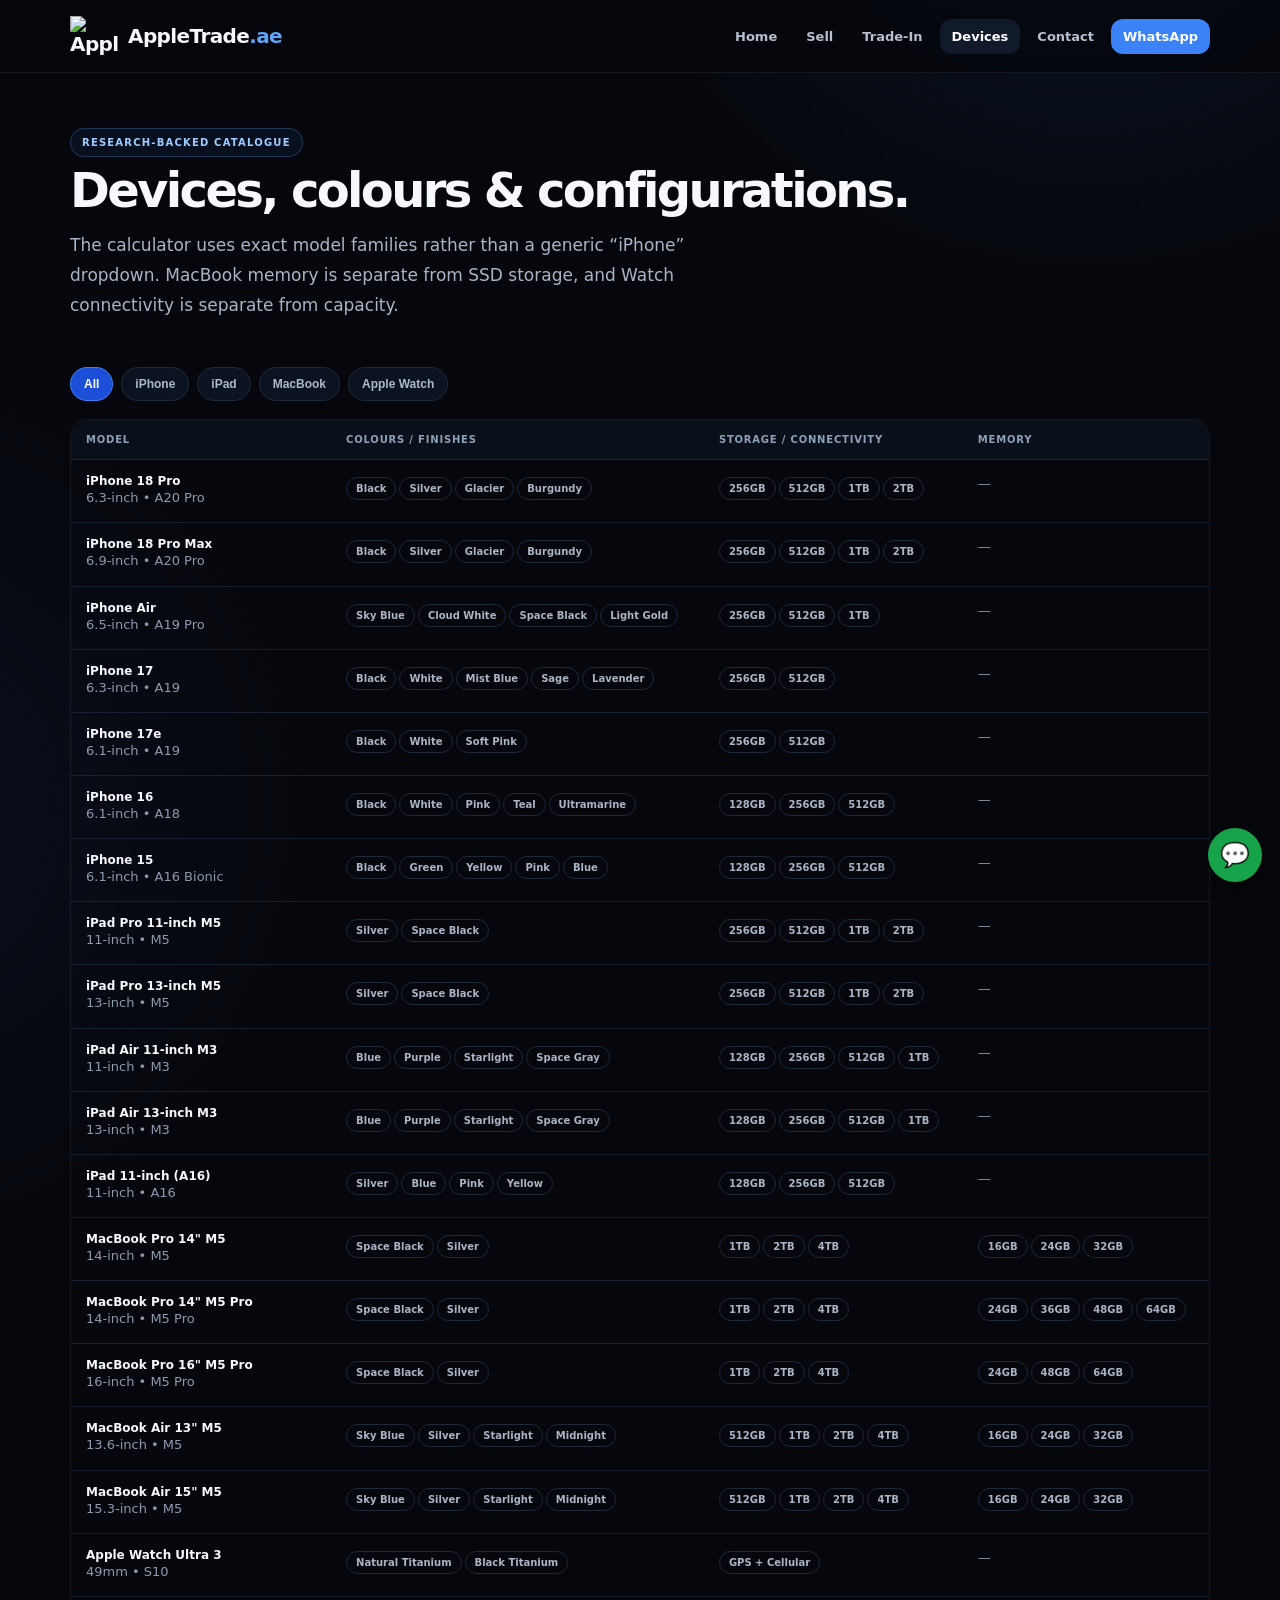
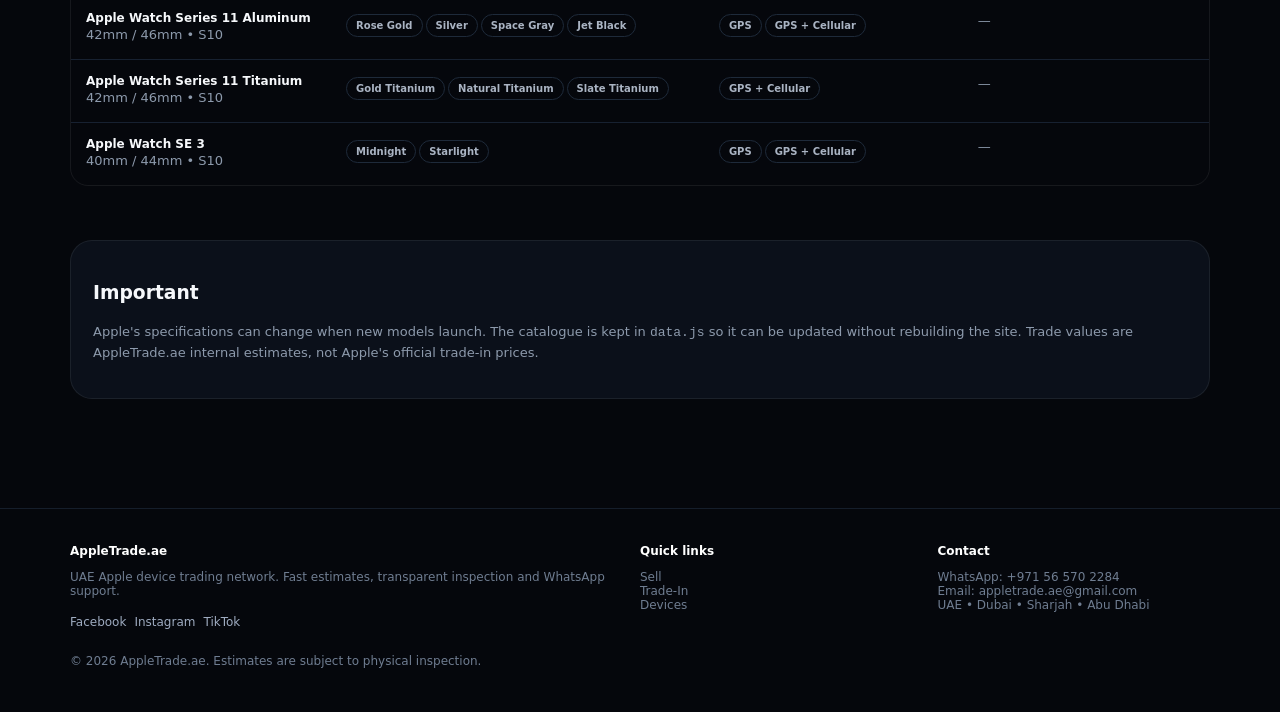
==== devices.html @ d73e8c40 "Add files via upload" ====
<!doctype html><html lang="en"><head><meta charset="utf-8"><meta name="viewport" content="width=device-width,initial-scale=1"><link rel="stylesheet" href="styles.css"><script src="data.js"></script><script src="common.js"></script></head><body><script>
let current='all';
function renderDevices(){const models=current==='all'?allModels():CATALOG[current].models.map(m=>({...m,category:current}));document.getElementById('deviceTable').innerHTML=models.map(m=>`<tr><td><strong>${m.name}</strong><br><span class="muted">${m.display} • ${m.chip}</span></td><td>${m.colors.map(c=>`<span class="pill">${c}</span>`).join('')}</td><td>${m.storage.map(s=>`<span class="pill">${s}</span>`).join('')}</td><td>${m.memory?m.memory.map(x=>`<span class="pill">${x}</span>`).join(''):'<span class="muted">—</span>'}</td></tr>`).join('')}
function setFilter(cat,btn){current=cat;document.querySelectorAll('.filter').forEach(x=>x.classList.remove('active'));btn.classList.add('active');renderDevices()}
shell('devices','AppleTrade.ae — Device Catalogue',`<main class="container"><section class="page-title"><div class="eyebrow">Research-backed catalogue</div><h1>Devices, colours & configurations.</h1><p class="lead">The calculator uses exact model families rather than a generic “iPhone” dropdown. MacBook memory is separate from SSD storage, and Watch connectivity is separate from capacity.</p></section><div class="filters"><button class="filter active" onclick="setFilter('all',this)">All</button><button class="filter" onclick="setFilter('iphone',this)">iPhone</button><button class="filter" onclick="setFilter('ipad',this)">iPad</button><button class="filter" onclick="setFilter('macbook',this)">MacBook</button><button class="filter" onclick="setFilter('watch',this)">Apple Watch</button></div><div class="table-wrap"><table class="table"><thead><tr><th>Model</th><th>Colours / finishes</th><th>Storage / connectivity</th><th>Memory</th></tr></thead><tbody id="deviceTable"></tbody></table></div><section class="section"><div class="card"><h3>Important</h3><p class="muted">Apple's specifications can change when new models launch. The catalogue is kept in <code>data.js</code> so it can be updated without rebuilding the site. Trade values are AppleTrade.ae internal estimates, not Apple's official trade-in prices.</p></div></section></main>`);renderDevices();
</script></body></html>
---- styles.css ----
:root{--bg:#05070c;--panel:#0c131f;--line:#1e2a3a;--text:#f6f8fb;--muted:#8d9aac;--blue:#3b82f6;--blue2:#60a5fa;--green:#22c55e;--max:1180px}
*{box-sizing:border-box}html{scroll-behavior:smooth}body{margin:0;background:radial-gradient(circle at 85% -10%,rgba(59,130,246,.15),transparent 32rem),radial-gradient(circle at -10% 35%,rgba(99,102,241,.08),transparent 28rem),var(--bg);color:var(--text);font-family:Inter,ui-sans-serif,system-ui,-apple-system,BlinkMacSystemFont,"Segoe UI",sans-serif}a{color:inherit;text-decoration:none}
.container{max-width:var(--max);margin:auto;padding:0 20px}.nav{position:sticky;top:0;z-index:100;background:rgba(5,7,12,.8);backdrop-filter:blur(18px);border-bottom:1px solid rgba(255,255,255,.07)}.nav-in{height:72px;display:flex;align-items:center;justify-content:space-between;gap:18px}.brand{display:flex;align-items:center;gap:10px;font-weight:900;font-size:20px;letter-spacing:-.03em}.brand img{width:48px;height:40px;object-fit:contain}.brand>span>span{color:var(--blue2)}.navlinks{display:flex;gap:5px;align-items:center}.navlinks a{padding:10px 12px;color:#b7c0ce;font-size:13px;font-weight:750;border-radius:12px}.navlinks a:hover,.navlinks a.active{background:#111a29;color:#fff}.nav-cta{background:var(--blue)!important;color:#fff!important}.menu{display:none;background:none;border:1px solid var(--line);color:#fff;border-radius:11px;padding:9px 11px}
.hero{padding:76px 0 42px}.hero-grid{display:grid;grid-template-columns:1.12fr .88fr;gap:30px;align-items:center}.eyebrow{display:inline-flex;gap:8px;align-items:center;border:1px solid rgba(96,165,250,.25);background:rgba(59,130,246,.08);color:#9ecbff;padding:8px 11px;border-radius:999px;font-size:10px;font-weight:900;text-transform:uppercase;letter-spacing:.12em}.dot{width:7px;height:7px;background:var(--green);border-radius:50%;box-shadow:0 0 12px var(--green)}h1{font-size:clamp(42px,6vw,72px);line-height:.98;letter-spacing:-.055em;margin:18px 0}h1 em{font-style:normal;color:transparent;background:linear-gradient(90deg,#60a5fa,#a78bfa);-webkit-background-clip:text;background-clip:text}.lead{font-size:17px;line-height:1.75;color:#aab4c3;max-width:680px}.actions{display:flex;gap:12px;flex-wrap:wrap;margin-top:28px}.btn{border:0;border-radius:14px;padding:13px 17px;font-weight:850;font-size:13px;cursor:pointer;display:inline-flex;align-items:center;justify-content:center;gap:8px}.btn-primary{background:var(--blue);color:#fff}.btn-primary:hover{background:#2563eb}.btn-secondary{background:#111827;border:1px solid var(--line);color:#fff}
.hero-card{min-height:370px;border:1px solid rgba(255,255,255,.08);border-radius:30px;background:linear-gradient(145deg,#101b2d,#070a10);position:relative;overflow:hidden;padding:28px;display:flex;align-items:flex-end}.hero-card:before{content:"";position:absolute;width:300px;height:300px;background:rgba(59,130,246,.18);filter:blur(55px);right:-70px;top:-70px;border-radius:50%}.logo-large{width:90%;max-width:450px;position:absolute;left:5%;top:22%;opacity:.96}.hero-card-bottom{position:relative;z-index:2;display:grid;grid-template-columns:repeat(3,1fr);gap:8px;width:100%}.mini{background:rgba(5,7,12,.75);border:1px solid rgba(255,255,255,.07);padding:13px;border-radius:15px}.mini b{display:block;font-size:14px}.mini small{color:#7f8b9d;font-size:10px}
.section{padding:54px 0}.section-head{display:flex;align-items:end;justify-content:space-between;gap:20px;margin-bottom:22px}.section-head h2{margin:0;font-size:30px;letter-spacing:-.035em}.section-head p{color:var(--muted);margin:7px 0 0;max-width:650px;line-height:1.6}.grid4{display:grid;grid-template-columns:repeat(4,1fr);gap:14px}.grid3{display:grid;grid-template-columns:repeat(3,1fr);gap:16px}.grid2{display:grid;grid-template-columns:repeat(2,1fr);gap:16px}.card{background:rgba(13,19,30,.8);border:1px solid rgba(255,255,255,.07);border-radius:22px;padding:22px}.device-card{min-height:170px;transition:.2s}.device-card:hover{transform:translateY(-4px);border-color:rgba(59,130,246,.45)}.icon{font-size:38px;margin-bottom:14px}.device-card h3{margin:0 0 7px}.muted{color:var(--muted);line-height:1.55;font-size:13px}.pill{display:inline-block;border:1px solid var(--line);border-radius:999px;padding:5px 9px;color:#aab4c3;font-size:10px;font-weight:800;margin:3px 3px 0 0}.stepnum{width:31px;height:31px;border-radius:10px;background:rgba(59,130,246,.15);border:1px solid rgba(59,130,246,.3);display:grid;place-items:center;color:#93c5fd;font-weight:900;margin-bottom:15px}.band{padding:25px;border-radius:24px;border:1px solid rgba(59,130,246,.2);background:linear-gradient(120deg,rgba(30,64,175,.22),rgba(17,24,39,.5));display:flex;align-items:center;justify-content:space-between;gap:20px}.band h3{margin:0 0 7px}.band p{margin:0;color:#aab4c3;font-size:13px}
.page-title{padding:55px 0 30px}.page-title h1{font-size:48px;margin:10px 0}.page-title p{max-width:700px}.filters{display:flex;gap:8px;flex-wrap:wrap;margin-bottom:18px}.filter{border:1px solid var(--line);background:#0c1320;color:#aeb9c8;border-radius:999px;padding:9px 13px;font-weight:800;font-size:12px;cursor:pointer}.filter.active{background:#1d4ed8;border-color:#3b82f6;color:#fff}
.table-wrap{overflow:auto;border:1px solid rgba(255,255,255,.07);border-radius:18px}.table{width:100%;border-collapse:collapse;min-width:760px}.table th,.table td{text-align:left;padding:14px 15px;border-bottom:1px solid #172131;font-size:12px;vertical-align:top}.table th{color:#8ea0b5;text-transform:uppercase;letter-spacing:.08em;font-size:10px;background:#0a101a}.table tr:last-child td{border-bottom:0}
.calc{display:grid;grid-template-columns:1.35fr .65fr;gap:18px;align-items:start}.form{display:grid;gap:15px}.field label{display:block;color:#a8b3c2;text-transform:uppercase;letter-spacing:.08em;font-size:10px;font-weight:900;margin-bottom:7px}.select,.input{width:100%;padding:13px 14px;background:#080d15;color:#fff;border:1px solid #253247;border-radius:13px;outline:none}.select:focus,.input:focus{border-color:#3b82f6}.quote{position:sticky;top:94px;background:linear-gradient(160deg,#0f1b30,#0a0f18);border:1px solid rgba(59,130,246,.25);border-top:2px solid #3b82f6;border-radius:22px;padding:25px;text-align:center}.quote .amount{font-size:42px;font-weight:950;letter-spacing:-.05em;margin:8px 0}.quote .currency{color:#9aa7b7;font-weight:800}.whatsapp{background:#16a34a;color:#fff;width:100%;border:0;border-radius:13px;padding:14px;font-weight:900;cursor:pointer}.notice{font-size:11px;color:#66758a;line-height:1.55;margin-top:12px}.condition-grid{display:grid;grid-template-columns:repeat(4,1fr);gap:10px}.condition{padding:14px;border:1px solid var(--line);border-radius:15px;background:#0b121e;color:#fff;cursor:pointer;text-align:left}.condition.active{border-color:#3b82f6;background:rgba(37,99,235,.12)}.condition b{font-size:12px}.condition small{display:block;color:#738196;margin-top:4px;line-height:1.4}.color-row{display:flex;flex-wrap:wrap;gap:8px}.color{border:1px solid #334155;background:#0d1521;color:#dbe5f0;border-radius:999px;padding:8px 11px;font-size:11px;font-weight:800;cursor:pointer}.color.active{border-color:#60a5fa;box-shadow:0 0 0 2px rgba(59,130,246,.15)}.color-dot{display:inline-block;width:10px;height:10px;border-radius:50%;margin-right:6px;border:1px solid rgba(255,255,255,.35);vertical-align:-1px}.footer{border-top:1px solid #151e2b;margin-top:55px;padding:35px 0 45px;color:#6f7d91;font-size:12px}.footer-grid{display:grid;grid-template-columns:2fr 1fr 1fr;gap:25px}.footer strong{color:#fff}.social a{display:inline-block;margin:5px 8px 0 0;color:#9eabc0}.float-wa{position:fixed;right:18px;bottom:18px;width:54px;height:54px;border-radius:50%;background:#16a34a;display:grid;place-items:center;font-size:24px;box-shadow:0 15px 30px rgba(0,0,0,.35);z-index:90}
@media(max-width:900px){.hero-grid,.calc{grid-template-columns:1fr}.grid4{grid-template-columns:repeat(2,1fr)}.grid3{grid-template-columns:1fr 1fr}.quote{position:static}.navlinks{display:none}.menu{display:block}.navlinks.open{display:flex;position:absolute;top:72px;left:0;right:0;background:#070b12;border-bottom:1px solid var(--line);padding:10px 20px;flex-direction:column;align-items:stretch}.navlinks.open a{text-align:center}}
@media(max-width:620px){.grid4,.grid3,.grid2,.condition-grid{grid-template-columns:1fr}.hero{padding-top:50px}.hero-card{min-height:310px}.hero-card-bottom{grid-template-columns:1fr}.logo-large{top:17%;width:95%}.page-title h1{font-size:40px}.band{align-items:flex-start;flex-direction:column}.footer-grid{grid-template-columns:1fr}.nav-in{height:64px}}

.inspect-group{border-top:1px solid #172131;padding-top:17px;margin-top:4px}.inspect-group h4{margin:0 0 10px;font-size:11px;text-transform:uppercase;letter-spacing:.08em;color:#9eacc0}.inspect-grid{display:grid;grid-template-columns:repeat(2,1fr);gap:8px}.check{display:flex;gap:10px;align-items:flex-start;padding:11px;border:1px solid #1d2939;background:#090f18;border-radius:13px;cursor:pointer}.check:hover{border-color:#30425b}.check input{margin-top:3px;accent-color:#3b82f6}.check b{display:block;font-size:11px;line-height:1.35}.check small{display:block;color:#6f7f94;margin-top:3px;font-size:10px}.check.danger{border-color:#4a2528}.check.danger input{accent-color:#ef4444}.summary-box{display:grid;grid-template-columns:1fr 1fr;gap:8px;text-align:left;margin:16px 0}.summary-box>div{background:#080e17;border:1px solid #172131;border-radius:12px;padding:10px}.summary-box small{display:block;color:#718095;font-size:9px;text-transform:uppercase;letter-spacing:.07em}.summary-box b{font-size:12px}@media(max-width:620px){.inspect-grid{grid-template-columns:1fr}}

/* Advanced inspection controls */
.inspection-grid{display:grid;grid-template-columns:repeat(2,1fr);gap:13px}.check-group{border:1px solid var(--line);border-radius:16px;padding:14px;background:#090f18}.check-group label{display:block;color:#a8b3c2;text-transform:uppercase;letter-spacing:.07em;font-size:9px;font-weight:900;margin-bottom:7px}.check-group select{width:100%;padding:11px 12px;background:#070c13;color:#fff;border:1px solid #253247;border-radius:11px}.breakdown{display:grid;gap:7px;text-align:left;margin:18px 0}.breakdown-row{display:flex;justify-content:space-between;gap:10px;color:#98a5b6;font-size:11px}.breakdown-row b{color:#fff}.breakdown-row.total{border-top:1px solid #243144;padding-top:10px;margin-top:3px;font-size:12px}.red{color:#fca5a5!important}.green{color:#86efac!important}.warn{border:1px solid rgba(245,158,11,.22);background:rgba(245,158,11,.07);color:#fcd34d;border-radius:13px;padding:11px;font-size:11px;line-height:1.5}.reject{border:1px solid rgba(239,68,68,.3);background:rgba(127,29,29,.14);color:#fca5a5;border-radius:13px;padding:12px;font-size:11px;line-height:1.5}.small-note{font-size:10px;color:#64748b;line-height:1.5;margin-top:7px}@media(max-width:620px){.inspection-grid{grid-template-columns:1fr}}
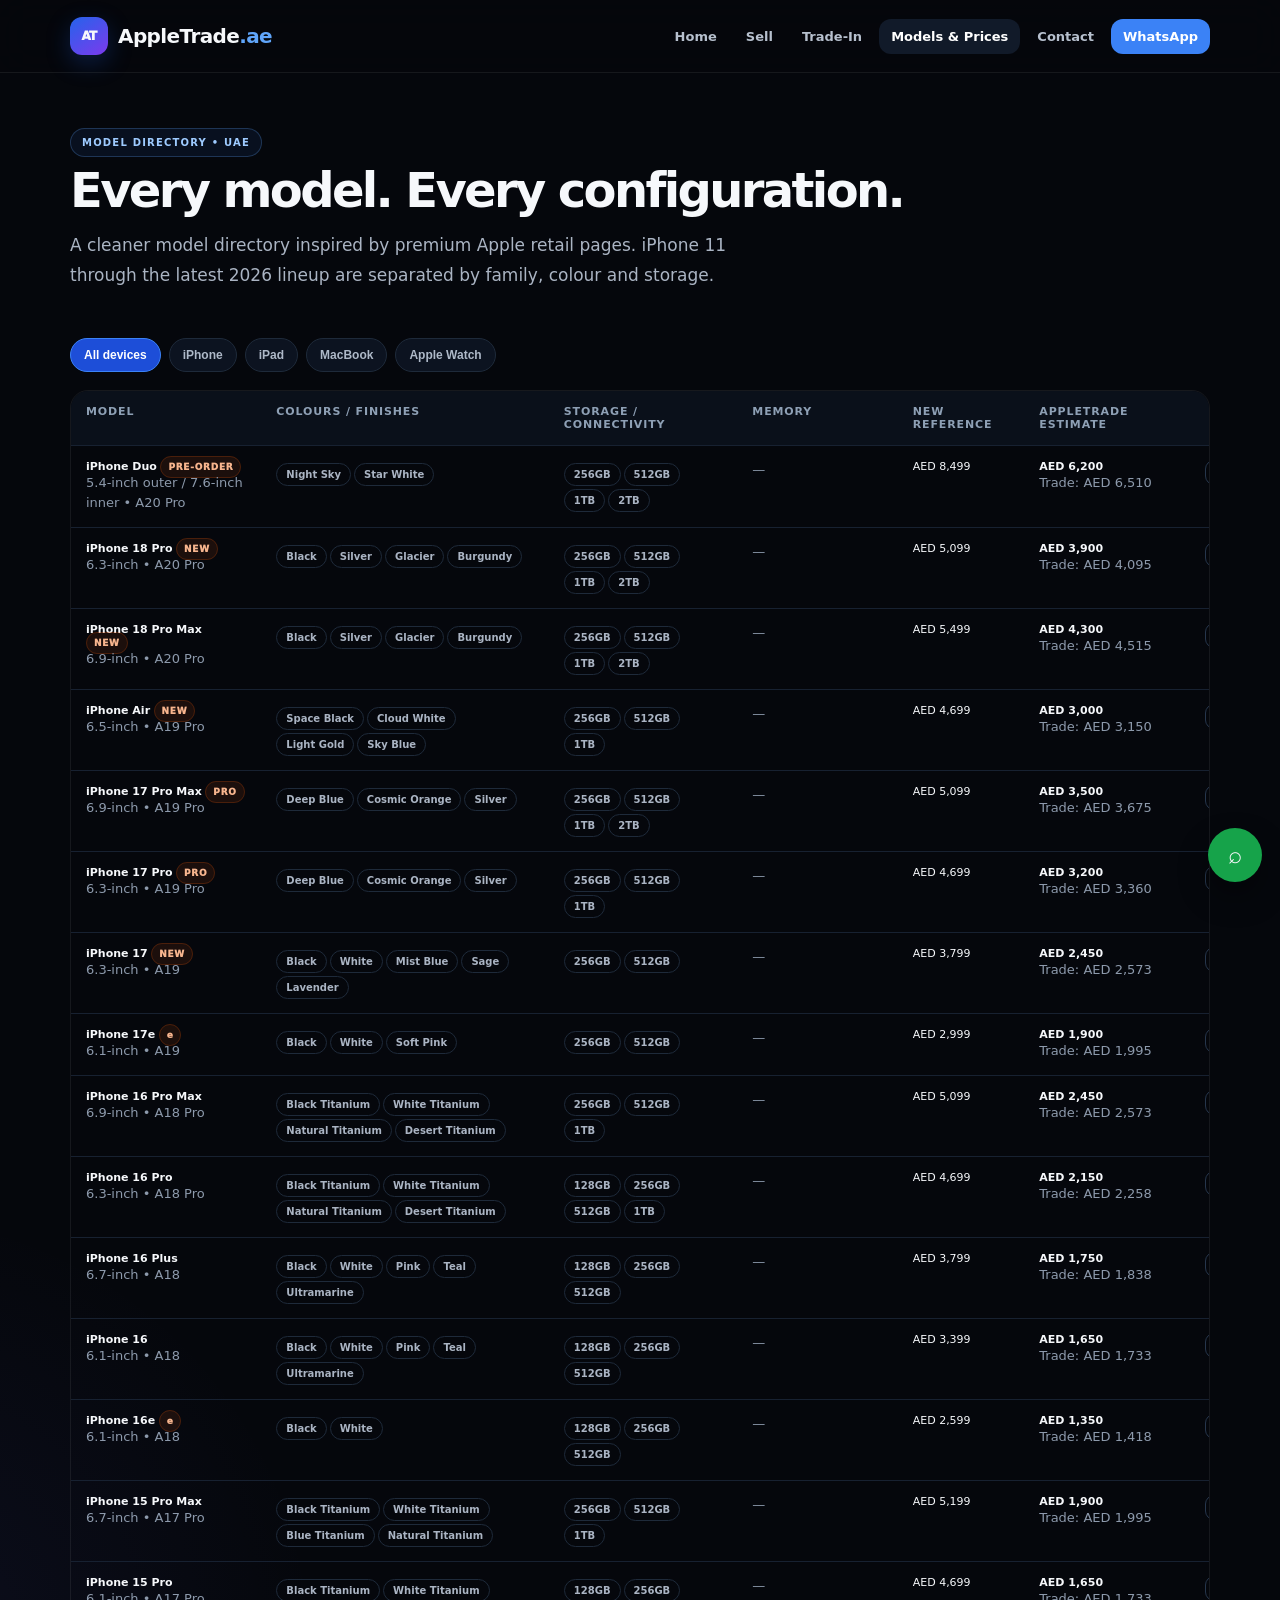
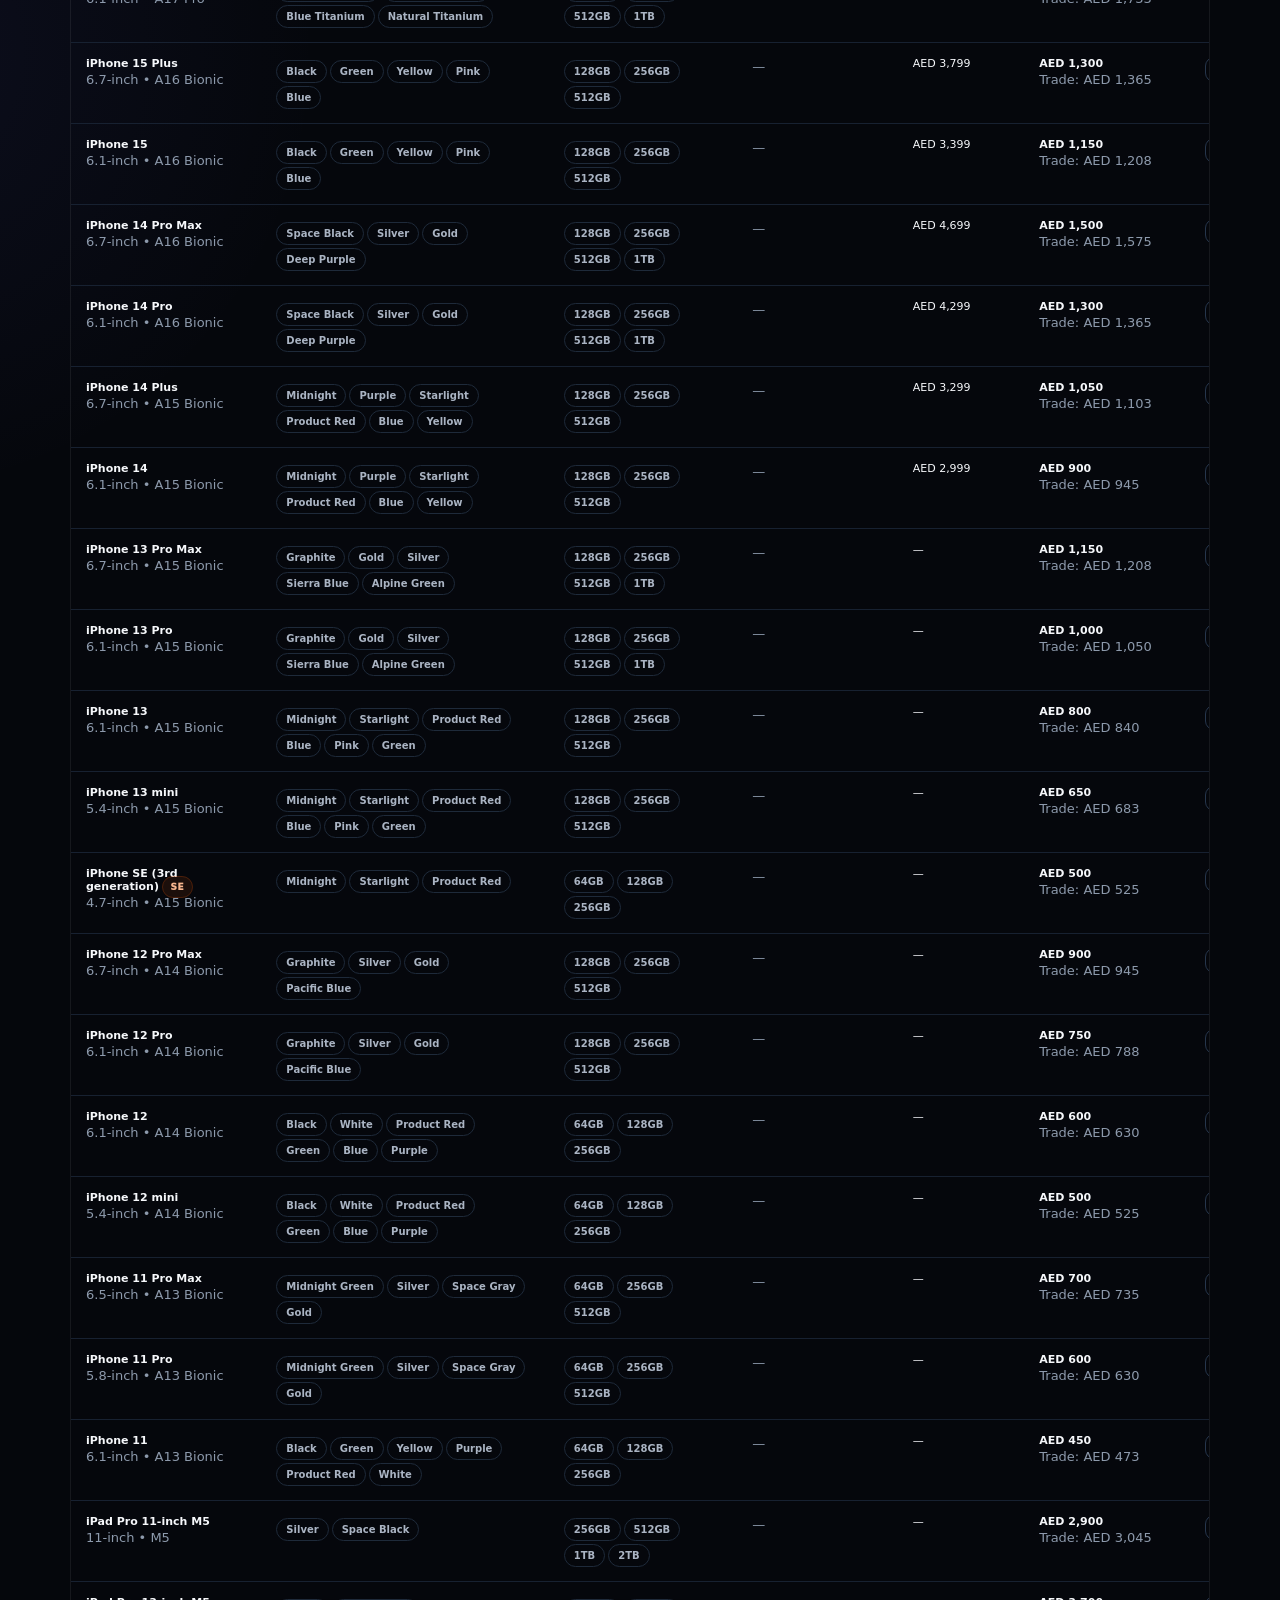
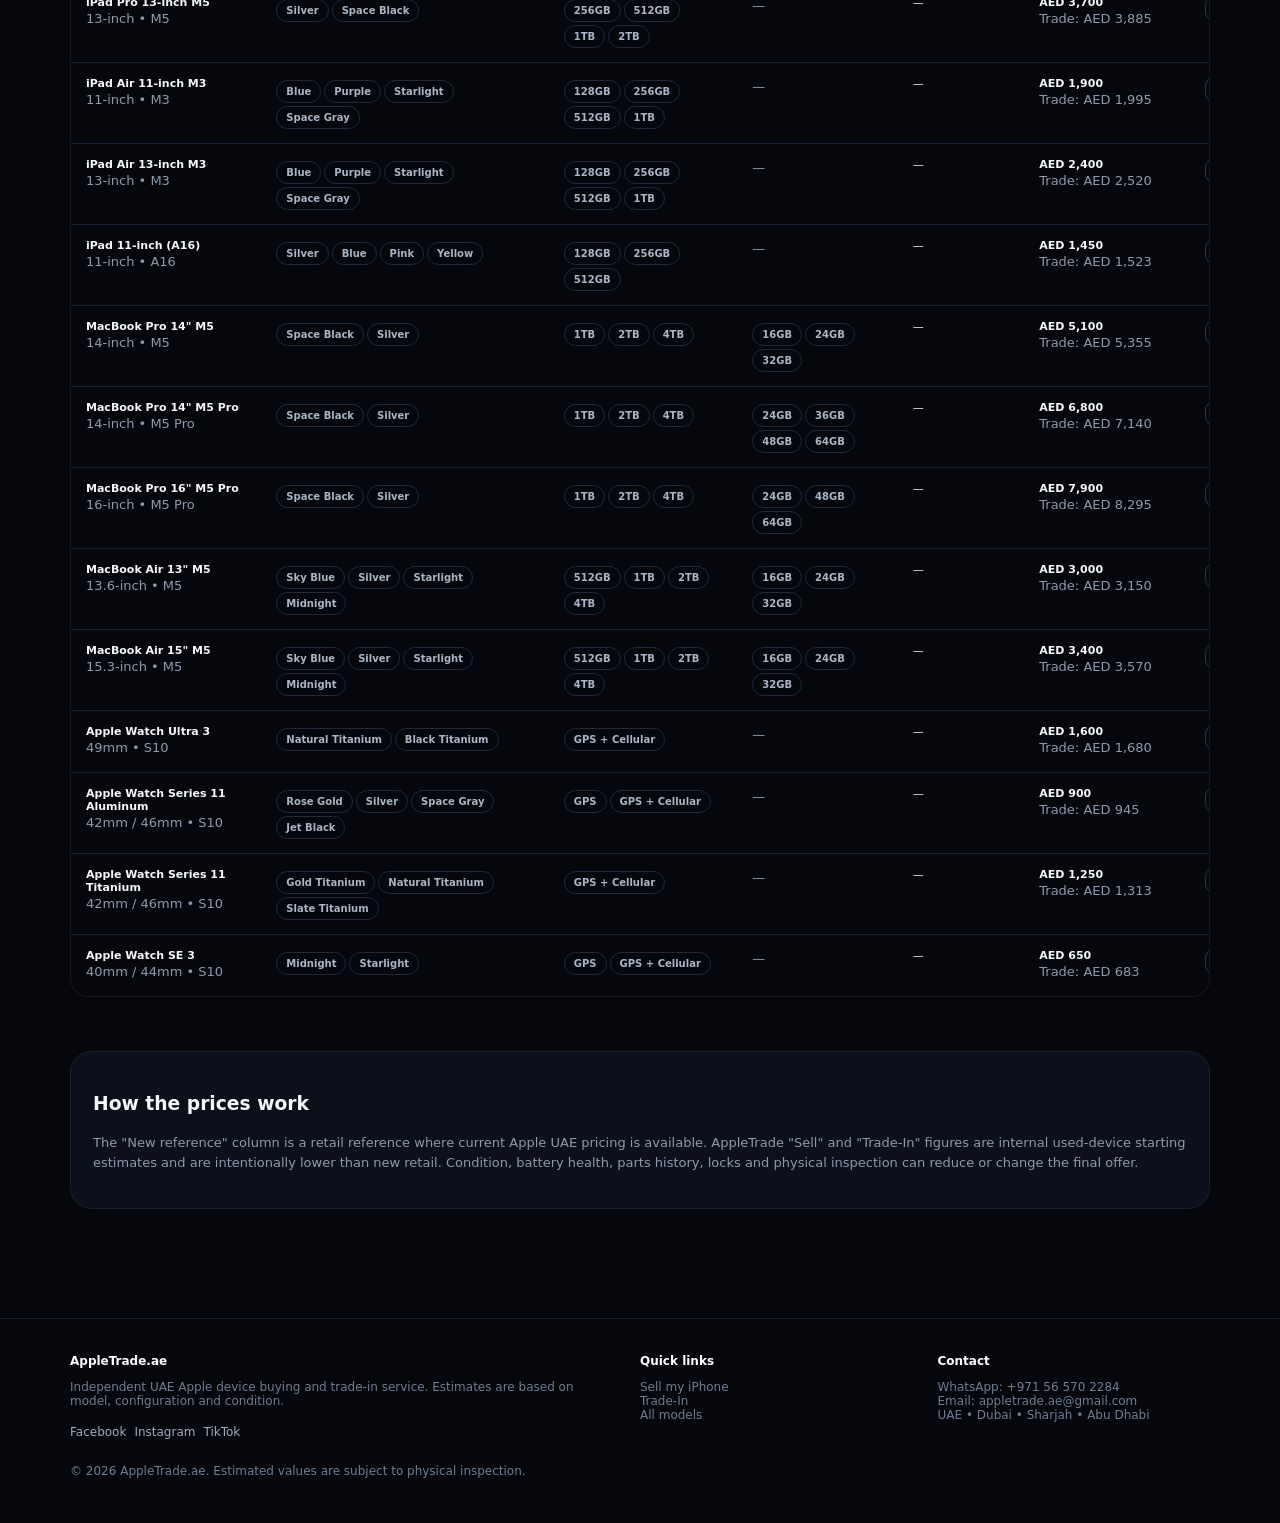
==== commit 76ecd9f4: "Add files via upload" ====
--- a/devices.html
+++ b/devices.html
@@ -1,6 +1,7 @@
 <!doctype html><html lang="en"><head><meta charset="utf-8"><meta name="viewport" content="width=device-width,initial-scale=1"><link rel="stylesheet" href="styles.css"><script src="data.js"></script><script src="common.js"></script></head><body><script>
 let current='all';
-function renderDevices(){const models=current==='all'?allModels():CATALOG[current].models.map(m=>({...m,category:current}));document.getElementById('deviceTable').innerHTML=models.map(m=>`<tr><td><strong>${m.name}</strong><br><span class="muted">${m.display} • ${m.chip}</span></td><td>${m.colors.map(c=>`<span class="pill">${c}</span>`).join('')}</td><td>${m.storage.map(s=>`<span class="pill">${s}</span>`).join('')}</td><td>${m.memory?m.memory.map(x=>`<span class="pill">${x}</span>`).join(''):'<span class="muted">—</span>'}</td></tr>`).join('')}
+function retailLabel(m){return m.retail?`AED ${money(m.retail)}`:'—'}
+function renderDevices(){const models=current==='all'?allModels():CATALOG[current].models.map(m=>({...m,category:current}));document.getElementById('deviceTable').innerHTML=models.map(m=>{const sell=m.base,trade=Math.round(m.base*1.05);return `<tr><td><strong>${m.name}</strong>${m.badge?` <span class="mini-badge">${m.badge}</span>`:''}<br><span class="muted">${m.display} • ${m.chip}</span></td><td>${m.colors.map(c=>`<span class="pill">${c}</span>`).join('')}</td><td>${m.storage.map(s=>`<span class="pill">${s}</span>`).join('')}</td><td>${m.memory?m.memory.map(x=>`<span class="pill">${x}</span>`).join(''):'<span class="muted">—</span>'}</td><td>${m.retail?`AED ${money(m.retail)}`:'—'}</td><td><strong>AED ${money(sell)}</strong><br><span class="muted">Trade: AED ${money(trade)}</span></td><td><a class="small-btn" href="sell.html?cat=${m.category}">Value</a></td></tr>`}).join('')}
 function setFilter(cat,btn){current=cat;document.querySelectorAll('.filter').forEach(x=>x.classList.remove('active'));btn.classList.add('active');renderDevices()}
-shell('devices','AppleTrade.ae — Device Catalogue',`<main class="container"><section class="page-title"><div class="eyebrow">Research-backed catalogue</div><h1>Devices, colours & configurations.</h1><p class="lead">The calculator uses exact model families rather than a generic “iPhone” dropdown. MacBook memory is separate from SSD storage, and Watch connectivity is separate from capacity.</p></section><div class="filters"><button class="filter active" onclick="setFilter('all',this)">All</button><button class="filter" onclick="setFilter('iphone',this)">iPhone</button><button class="filter" onclick="setFilter('ipad',this)">iPad</button><button class="filter" onclick="setFilter('macbook',this)">MacBook</button><button class="filter" onclick="setFilter('watch',this)">Apple Watch</button></div><div class="table-wrap"><table class="table"><thead><tr><th>Model</th><th>Colours / finishes</th><th>Storage / connectivity</th><th>Memory</th></tr></thead><tbody id="deviceTable"></tbody></table></div><section class="section"><div class="card"><h3>Important</h3><p class="muted">Apple's specifications can change when new models launch. The catalogue is kept in <code>data.js</code> so it can be updated without rebuilding the site. Trade values are AppleTrade.ae internal estimates, not Apple's official trade-in prices.</p></div></section></main>`);renderDevices();
-</script></body></html>+shell('devices','AppleTrade.ae — All Apple Models & Prices',`<main class="container"><section class="page-title"><div class="eyebrow">MODEL DIRECTORY • UAE</div><h1>Every model. Every configuration.</h1><p class="lead">A cleaner model directory inspired by premium Apple retail pages. iPhone 11 through the latest 2026 lineup are separated by family, colour and storage.</p></section><div class="filters"><button class="filter active" onclick="setFilter('all',this)">All devices</button><button class="filter" onclick="setFilter('iphone',this)">iPhone</button><button class="filter" onclick="setFilter('ipad',this)">iPad</button><button class="filter" onclick="setFilter('macbook',this)">MacBook</button><button class="filter" onclick="setFilter('watch',this)">Apple Watch</button></div><div class="table-wrap"><table class="table wide-table"><thead><tr><th>Model</th><th>Colours / finishes</th><th>Storage / connectivity</th><th>Memory</th><th>New reference</th><th>AppleTrade estimate</th><th></th></tr></thead><tbody id="deviceTable"></tbody></table></div><section class="section"><div class="card"><h3>How the prices work</h3><p class="muted">The "New reference" column is a retail reference where current Apple UAE pricing is available. AppleTrade "Sell" and "Trade-In" figures are internal used-device starting estimates and are intentionally lower than new retail. Condition, battery health, parts history, locks and physical inspection can reduce or change the final offer.</p></div></section></main>`);renderDevices();
+</script></body></html>
--- a/styles.css
+++ b/styles.css
@@ -15,3 +15,9 @@
 
 /* Advanced inspection controls */
 .inspection-grid{display:grid;grid-template-columns:repeat(2,1fr);gap:13px}.check-group{border:1px solid var(--line);border-radius:16px;padding:14px;background:#090f18}.check-group label{display:block;color:#a8b3c2;text-transform:uppercase;letter-spacing:.07em;font-size:9px;font-weight:900;margin-bottom:7px}.check-group select{width:100%;padding:11px 12px;background:#070c13;color:#fff;border:1px solid #253247;border-radius:11px}.breakdown{display:grid;gap:7px;text-align:left;margin:18px 0}.breakdown-row{display:flex;justify-content:space-between;gap:10px;color:#98a5b6;font-size:11px}.breakdown-row b{color:#fff}.breakdown-row.total{border-top:1px solid #243144;padding-top:10px;margin-top:3px;font-size:12px}.red{color:#fca5a5!important}.green{color:#86efac!important}.warn{border:1px solid rgba(245,158,11,.22);background:rgba(245,158,11,.07);color:#fcd34d;border-radius:13px;padding:11px;font-size:11px;line-height:1.5}.reject{border:1px solid rgba(239,68,68,.3);background:rgba(127,29,29,.14);color:#fca5a5;border-radius:13px;padding:12px;font-size:11px;line-height:1.5}.small-note{font-size:10px;color:#64748b;line-height:1.5;margin-top:7px}@media(max-width:620px){.inspection-grid{grid-template-columns:1fr}}
+/* Apple-retail-inspired 2026 refresh — original AppleTrade.ae design, not a copy of any retailer site. */
+.brand-mark{width:38px;height:38px;border-radius:12px;display:grid;place-items:center;background:linear-gradient(145deg,#2563eb,#7c3aed);font-size:12px;font-weight:950;letter-spacing:-.06em;box-shadow:0 8px 24px rgba(37,99,235,.25)}
+.top-banner{background:#f5f5f7;color:#111827;text-align:center;padding:9px 0;font-size:12px;font-weight:750}.top-banner span{color:#d45b00;margin-right:7px}
+.hero-modern{padding:54px 0 70px;background:linear-gradient(180deg,rgba(255,255,255,.02),transparent)}.hero-copy h1{max-width:720px}.trust-row{display:flex;gap:16px;flex-wrap:wrap;margin-top:22px;color:#7f8da0;font-size:11px;font-weight:800}.hero-product{min-height:500px;border-radius:34px;background:radial-gradient(circle at 50% 28%,rgba(145,39,68,.55),transparent 31%),linear-gradient(160deg,#11151d,#050608 72%);position:relative;overflow:hidden;border:1px solid rgba(255,255,255,.09);display:flex;align-items:flex-end;justify-content:center}.hero-product-copy{position:absolute;top:34px;left:34px;z-index:3;display:grid;gap:5px}.hero-product-copy small{color:#ff8b55;font-weight:900;letter-spacing:.14em}.hero-product-copy strong{font-size:28px}.hero-product-copy span{font-size:40px;font-weight:950;letter-spacing:-.05em}.hero-product-copy b{font-size:15px;margin-top:10px}.hero-product-copy em{font-style:normal;color:#a5afbd;font-size:11px}.hero-phone{width:255px;height:390px;border-radius:45px 45px 20px 20px;background:linear-gradient(145deg,#8e3c52,#37101c 65%,#17070c);transform:rotate(-8deg) translateY(28px);box-shadow:-25px 35px 70px rgba(0,0,0,.65),inset 0 0 0 2px rgba(255,255,255,.1);position:relative}.hero-phone:before{content:"";position:absolute;left:14px;top:18px;width:130px;height:140px;border-radius:32px;background:rgba(24,13,18,.8);box-shadow:inset 0 0 0 1px rgba(255,255,255,.07)}.camera{position:absolute;width:45px;height:45px;border-radius:50%;background:radial-gradient(circle at 35% 35%,#76829a 0 8%,#10151f 10% 52%,#030406 55%);border:3px solid #5a2634;z-index:2}.c1{left:29px;top:31px}.c2{left:84px;top:84px}.c3{left:29px;top:91px}.flash{position:absolute;left:94px;top:38px;width:18px;height:18px;border-radius:50%;background:#d9c8a7;z-index:2}.latest-section{padding-top:30px}.latest-grid{display:grid;grid-template-columns:repeat(4,1fr);gap:14px}.latest-card{border:1px solid rgba(255,255,255,.08);border-radius:24px;background:linear-gradient(180deg,#0e1520,#090d14);padding:18px;min-height:360px;overflow:hidden;transition:.2s}.latest-card:hover{transform:translateY(-4px);border-color:rgba(96,165,250,.4)}.latest-top{display:flex;justify-content:space-between;gap:8px;align-items:center}.new-badge,.mini-badge{font-size:9px;font-weight:950;letter-spacing:.08em;color:#f7b58e;background:rgba(234,88,12,.1);border:1px solid rgba(234,88,12,.22);padding:5px 7px;border-radius:999px}.retail{font-size:9px;color:#6e7c90}.device-visual{height:140px;margin:16px -4px 14px;border-radius:18px;background:radial-gradient(circle at 50% 55%,rgba(96,165,250,.2),transparent 55%),linear-gradient(145deg,#161f2d,#070a0f);display:grid;place-items:center;position:relative;overflow:hidden}.device-visual span{font-size:34px;font-weight:950;letter-spacing:-.06em;color:#dce8f7;z-index:2}.device-visual:after{content:"";position:absolute;width:110px;height:170px;border-radius:28px;background:linear-gradient(145deg,#364152,#0c1118);transform:rotate(12deg);right:30px;bottom:-50px;opacity:.75}.device-visual.fold:after{width:145px;transform:rotate(0);border-radius:24px}.latest-card h3{margin:0 0 4px;font-size:18px}.latest-card p{color:#748196;font-size:11px;margin:0 0 15px}.price-row{display:grid;grid-template-columns:1fr 1fr;gap:8px}.price-row div{background:#070c13;border:1px solid #172233;border-radius:12px;padding:9px}.price-row small{display:block;color:#68768a;font-size:9px}.price-row b{font-size:12px}.card-link,.text-link{display:inline-block;margin-top:15px;color:#7db7ff;font-size:11px;font-weight:900}.light-section{background:#f4f5f7;color:#111827}.light-section .eyebrow{background:#fff;color:#536071;border-color:#dce1e8}.light-section h2{color:#10131a}.light-section .section-head p{color:#596678}.range-grid{display:grid;grid-template-columns:repeat(4,1fr);gap:12px}.range-card{background:#fff;border:1px solid #dfe3e8;border-radius:18px;padding:20px;min-height:145px;box-shadow:0 8px 28px rgba(0,0,0,.05)}.range-card b{display:block;font-size:17px;margin-bottom:10px}.range-card span{display:block;color:#667487;font-size:11px;line-height:1.55}.service-card{border:1px solid rgba(255,255,255,.08);border-radius:24px;padding:28px;background:linear-gradient(150deg,#0e1724,#090d14);min-height:230px}.service-card.featured{border-color:rgba(59,130,246,.35);background:linear-gradient(150deg,#10244a,#090d14)}.service-icon{width:45px;height:45px;border-radius:14px;background:#111c2d;display:grid;place-items:center;color:#8dbdff;font-size:13px;font-weight:950;margin-bottom:20px}.service-card h3{font-size:22px;margin:0 0 9px}.service-card p{color:#8d9aac;font-size:13px;line-height:1.65;max-width:620px}.service-card span{color:#7db7ff;font-size:12px;font-weight:900}.feature-card b{color:#4f8df7;font-size:10px}.feature-card h3{margin:16px 0 7px}.feature-card p{margin:0;color:#8290a3;font-size:12px;line-height:1.55}.small-btn{display:inline-block;border:1px solid #26364c;border-radius:9px;padding:6px 9px;color:#9ecbff;font-size:10px;font-weight:900}.wide-table{min-width:1200px}.wide-table th,.wide-table td{font-size:11px}.wide-table th{position:sticky;top:0;z-index:2}.wide-table td:nth-child(5),.wide-table td:nth-child(6){white-space:nowrap}
+@media(max-width:1000px){.latest-grid,.range-grid{grid-template-columns:repeat(2,1fr)}.hero-product{min-height:430px}.hero-phone{height:330px;width:215px}}
+@media(max-width:620px){.latest-grid,.range-grid{grid-template-columns:1fr}.hero-modern{padding-top:38px}.hero-product{min-height:420px;margin-top:8px}.hero-product-copy{left:22px;top:22px}.hero-product-copy span{font-size:32px}.hero-phone{height:300px;width:195px}.top-banner{font-size:10px}.trust-row{gap:9px}.price-row{grid-template-columns:1fr}}
